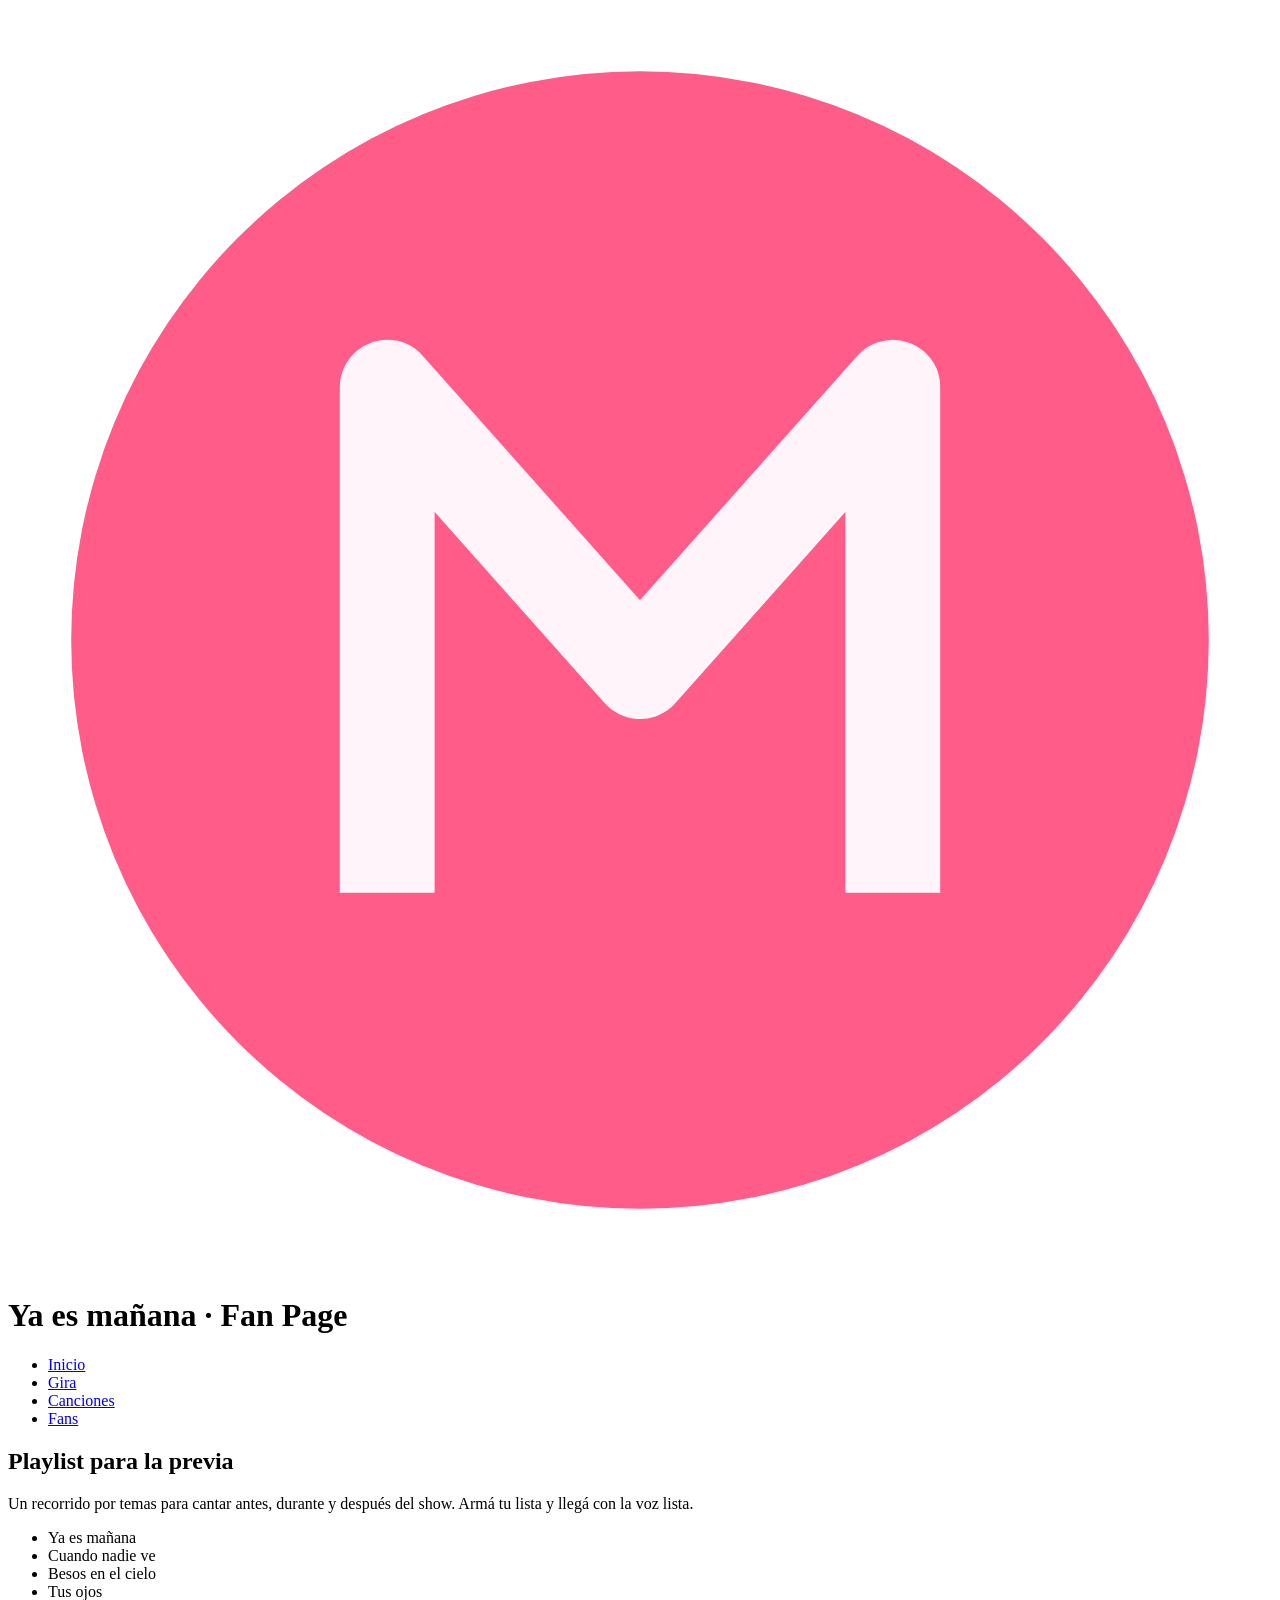
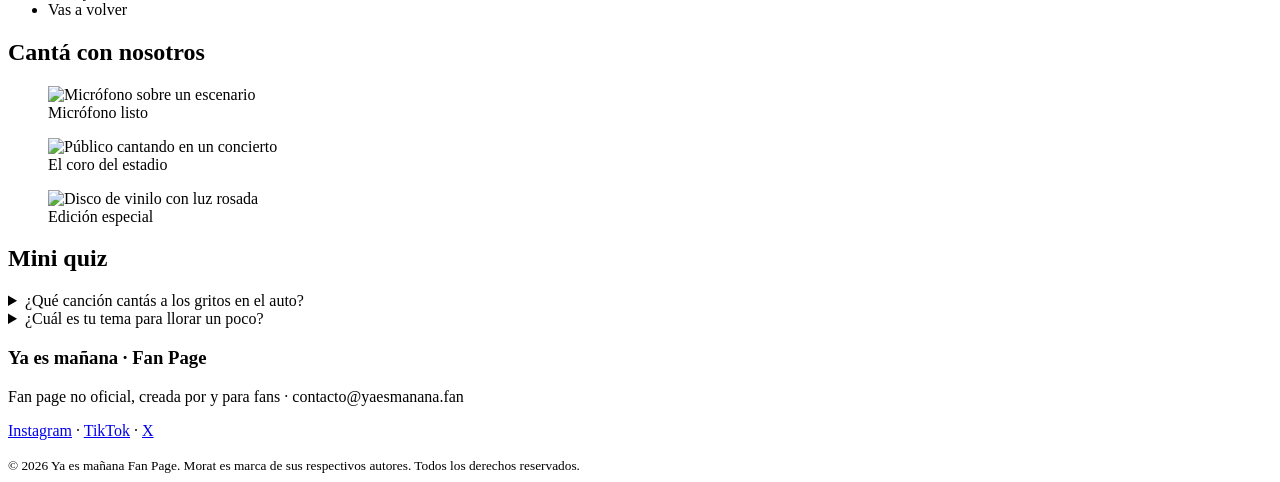
==== canciones.html @ 42b32e3f "lara" ====
<!DOCTYPE html>
<html lang="es">
<head>
  <meta charset="UTF-8">
  <meta name="viewport" content="width=device-width, initial-scale=1.0">
  <title>Ya es mañana | Canciones</title>
  <link rel="stylesheet" href="styles.css">
</head>
<body>

  <header class="encabezado">
    <div class="marca">
      <svg class="logo" viewBox="0 0 40 40" aria-hidden="true">
        <circle cx="20" cy="20" r="18" fill="#FF5C8A"/>
        <path d="M12 28V12l8 9 8-9v16" fill="none" stroke="#FFF4FA" stroke-width="3" stroke-linejoin="round"/>
      </svg>
      <h1>Ya es mañana · Fan Page</h1>
    </div>
  </header>

  <nav class="navegacion">
    <ul class="botonera">
      <li><a href="index.html">Inicio</a></li>
      <li><a href="gira.html">Gira</a></li>
      <li><a href="canciones.html" class="activo" aria-current="page">Canciones</a></li>
      <li><a href="fans.html">Fans</a></li>
    </ul>
  </nav>

  <main>
    <h2>Playlist para la previa</h2>
    <p>Un recorrido por temas para cantar antes, durante y después del show. Armá tu lista y llegá con la voz lista.</p>
    <ul class="canciones">
      <li>Ya es mañana</li>
      <li>Cuando nadie ve</li>
      <li>Besos en el cielo</li>
      <li>Tus ojos</li>
      <li>Vas a volver</li>
    </ul>

    <h2>Cantá con nosotros</h2>
    <section class="galeria">
      <figure>
        <img src="https://picsum.photos/seed/microfono/400/300" alt="Micrófono sobre un escenario">
        <figcaption>Micrófono listo</figcaption>
      </figure>
      <figure>
        <img src="https://picsum.photos/seed/publico-cantando/400/300" alt="Público cantando en un concierto">
        <figcaption>El coro del estadio</figcaption>
      </figure>
      <figure>
        <img src="https://picsum.photos/seed/vinilo-rosa/400/300" alt="Disco de vinilo con luz rosada">
        <figcaption>Edición especial</figcaption>
      </figure>
    </section>

    <h2>Mini quiz</h2>
    <details>
      <summary>¿Qué canción cantás a los gritos en el auto?</summary>
      <p>Anotala y compartila en la sección Fans.</p>
    </details>
    <details>
      <summary>¿Cuál es tu tema para llorar un poco?</summary>
      <p>Sin vergüenza. Todos tenemos uno.</p>
    </details>
  </main>

  <footer class="pie">
    <h3>Ya es mañana · Fan Page</h3>
    <p>Fan page no oficial, creada por y para fans · contacto@yaesmanana.fan</p>
    <p>
      <a href="https://instagram.com/yaesmanana.fan" target="_blank">Instagram</a> ·
      <a href="https://tiktok.com/@yaesmanana.fan" target="_blank">TikTok</a> ·
      <a href="https://x.com/yaesmanana_fan" target="_blank">X</a>
    </p>
    <small>© 2026 Ya es mañana Fan Page. Morat es marca de sus respectivos autores. Todos los derechos reservados.</small>
  </footer>

</body>
</html>
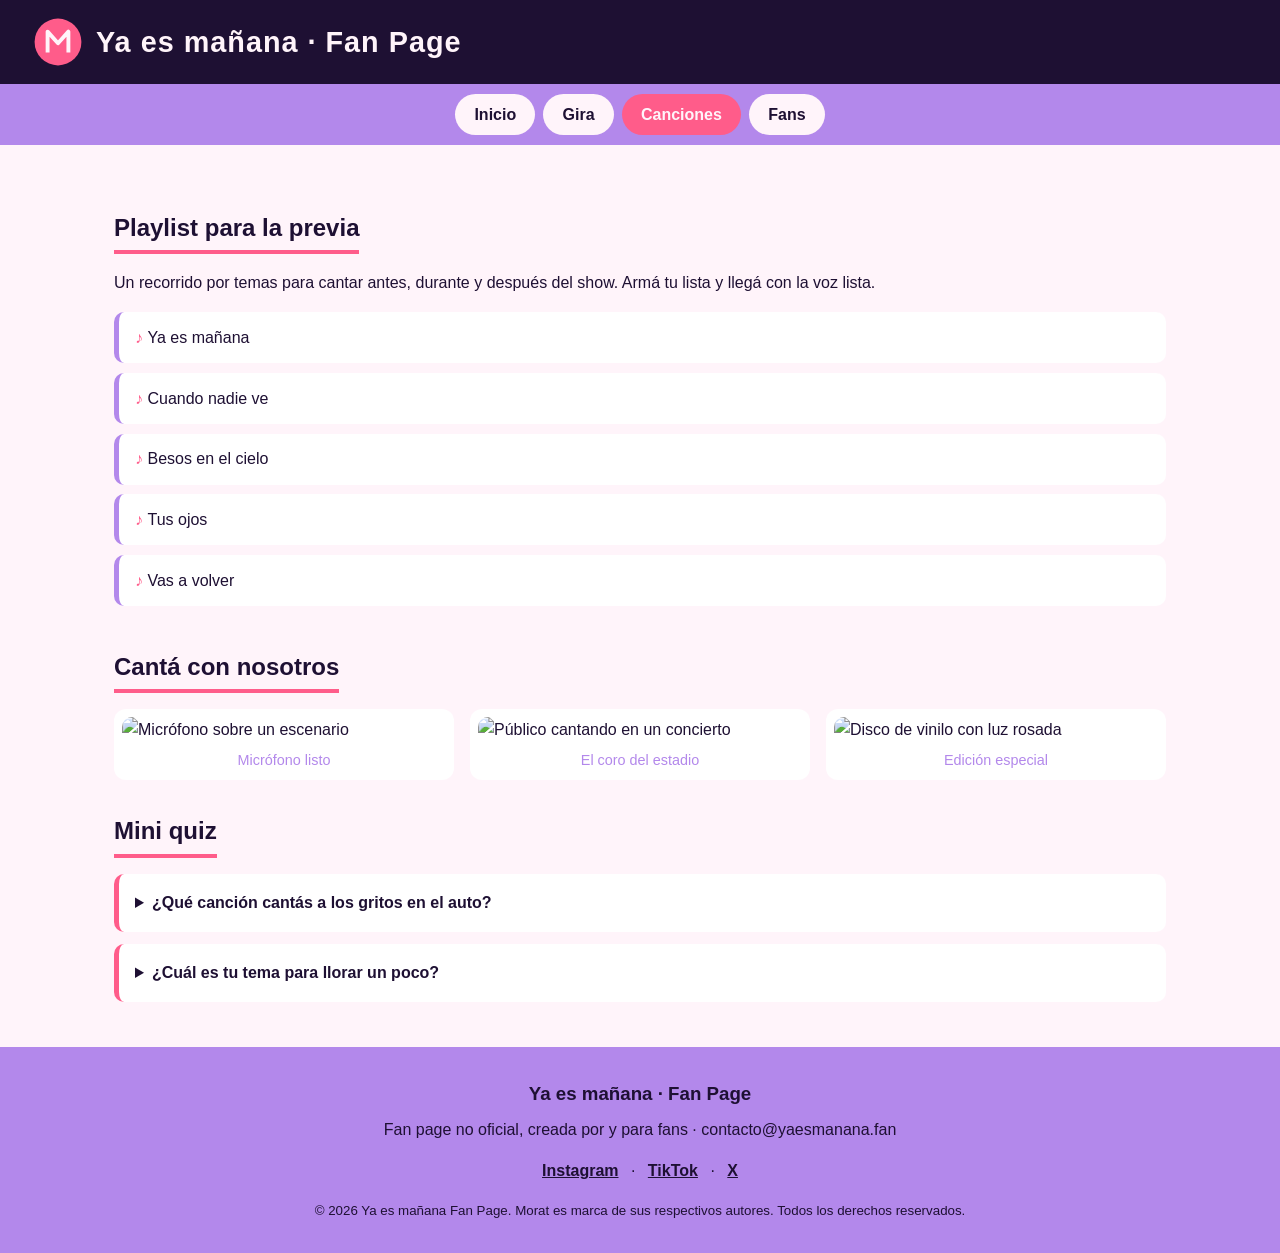
==== commit 5c71a325: "1" ====
--- a/canciones.html
+++ b/canciones.html
@@ -4,7 +4,7 @@
   <meta charset="UTF-8">
   <meta name="viewport" content="width=device-width, initial-scale=1.0">
   <title>Ya es mañana | Canciones</title>
-  <link rel="stylesheet" href="styles.css">
+ <link rel="stylesheet" href="style.css">
 </head>
 <body>
 
--- a/style.css
+++ b/style.css
@@ -0,0 +1,189 @@
+/* Paleta: 4 colores usados en todo el sitio */
+:root {
+  --noche: #1E1033;   /* textos, títulos y fondos oscuros */
+  --rosa: #FF5C8A;    /* elementos destacados, logo y acentos */
+  --lila: #B388EB;    /* botones y barra de navegación */
+  --cielo: #FFF4FA;   /* fondo general */
+  --fuente: "Trebuchet MS", Verdana, sans-serif;
+}
+
+* { box-sizing: border-box; margin: 0; padding: 0; }
+
+body {
+  font-family: var(--fuente);
+  background: var(--cielo);
+  color: var(--noche);
+  line-height: 1.6;
+}
+
+/* Encabezado */
+.encabezado {
+  background: var(--noche);
+  color: var(--cielo);
+  padding: 1rem 2rem;
+}
+.marca { display: flex; align-items: center; gap: 0.75rem; }
+.marca h1 { font-size: 1.8rem; color: var(--cielo); letter-spacing: 1px; }
+.logo { width: 52px; height: 52px; }
+
+/* Barra de navegación */
+.navegacion { background: var(--lila); padding: 0.6rem 1rem; }
+.botonera {
+  list-style: none;
+  display: flex;
+  flex-wrap: wrap;
+  justify-content: center;
+  gap: 0.5rem;
+}
+.botonera a, .boton {
+  display: inline-block;
+  background: var(--cielo);
+  color: var(--noche);
+  text-decoration: none;
+  padding: 0.5rem 1.2rem;
+  border-radius: 999px;
+  font-weight: bold;
+  transition: transform 0.2s, background 0.2s;
+}
+.botonera a:hover, .boton:hover {
+  background: var(--rosa);
+  color: var(--cielo);
+  transform: translateY(-2px);
+}
+.botonera a.activo { background: var(--rosa); color: var(--cielo); }
+
+/* Contenido */
+main { max-width: 1100px; margin: 0 auto; padding: 2rem 1.5rem; }
+h2 {
+  display: inline-block;
+  color: var(--noche);
+  border-bottom: 4px solid var(--rosa);
+  margin: 2rem 0 1rem;
+  padding-bottom: 0.2rem;
+}
+h3 { color: var(--lila); margin-bottom: 0.5rem; }
+p { margin-bottom: 1rem; }
+
+/* Hero */
+.hero {
+  background: var(--noche);
+  color: var(--cielo);
+  border-radius: 20px;
+  overflow: hidden;
+  display: grid;
+  grid-template-columns: 1fr 1fr;
+  align-items: center;
+}
+.hero img { width: 100%; height: 100%; object-fit: cover; min-height: 320px; }
+.hero div { padding: 2rem; }
+.hero h2 { color: var(--rosa); border: none; margin-top: 0; font-size: 2rem; }
+.hero p { color: var(--cielo); }
+
+/* Tarjetas */
+.tarjetas {
+  display: grid;
+  grid-template-columns: repeat(auto-fit, minmax(240px, 1fr));
+  gap: 1.5rem;
+}
+.tarjeta {
+  background: #fff;
+  border-radius: 16px;
+  overflow: hidden;
+  box-shadow: 0 6px 14px rgba(30, 16, 51, 0.15);
+  padding-bottom: 1rem;
+}
+.tarjeta img { width: 100%; height: 180px; object-fit: cover; }
+.tarjeta h3, .tarjeta p { padding: 0 1rem; }
+.tarjeta h3 { padding-top: 0.8rem; }
+
+/* Frase destacada */
+.cita {
+  border-left: 6px solid var(--rosa);
+  padding: 1rem 1.5rem;
+  margin: 2rem 0;
+  font-style: italic;
+  font-size: 1.2rem;
+  background: var(--lila);
+  color: var(--cielo);
+  border-radius: 0 16px 16px 0;
+}
+
+/* Botones */
+.boton { border: none; cursor: pointer; background: var(--rosa); color: var(--cielo); font-size: 1rem; }
+.boton:hover { background: var(--noche); }
+
+/* Tabla de fechas */
+table { width: 100%; border-collapse: collapse; background: #fff; border-radius: 12px; overflow: hidden; }
+th, td { padding: 0.8rem; text-align: left; border-bottom: 1px solid #eadcf5; }
+th { background: var(--lila); color: var(--cielo); }
+td.destacado { color: var(--rosa); font-weight: bold; }
+
+/* Desplegables (preguntas frecuentes) */
+details {
+  background: #fff;
+  padding: 1rem;
+  border-radius: 10px;
+  margin-bottom: 0.8rem;
+  border-left: 5px solid var(--rosa);
+}
+summary { cursor: pointer; font-weight: bold; color: var(--noche); }
+
+/* Figuras y galería */
+figure { background: #fff; padding: 0.5rem; border-radius: 12px; }
+figure img { width: 100%; border-radius: 10px; }
+figcaption { text-align: center; font-size: 0.9rem; color: var(--lila); margin-top: 0.4rem; }
+
+/* Video */
+video { width: 100%; border-radius: 16px; border: 4px solid var(--rosa); }
+
+.galeria {
+  display: grid;
+  grid-template-columns: repeat(auto-fit, minmax(200px, 1fr));
+  gap: 1rem;
+}
+
+/* Lista de canciones */
+.canciones li {
+  background: #fff;
+  list-style: none;
+  padding: 0.8rem 1rem;
+  margin-bottom: 0.6rem;
+  border-radius: 10px;
+  border-left: 5px solid var(--lila);
+}
+.canciones li::before { content: "♪ "; color: var(--rosa); font-weight: bold; }
+
+/* Formulario */
+.formulario {
+  background: #fff;
+  padding: 2rem;
+  border-radius: 16px;
+  display: grid;
+  gap: 1rem;
+  max-width: 600px;
+}
+.formulario label { font-weight: bold; }
+.formulario input, .formulario select, .formulario textarea {
+  width: 100%;
+  padding: 0.6rem;
+  border: 2px solid var(--lila);
+  border-radius: 8px;
+  font-family: inherit;
+  background: var(--cielo);
+}
+
+/* Pie de página */
+.pie {
+  background: var(--lila);
+  color: var(--noche);
+  padding: 2rem;
+  text-align: center;
+}
+.pie h3 { color: var(--noche); }
+.pie a { color: var(--noche); font-weight: bold; margin: 0 0.5rem; }
+.pie a:hover { color: var(--cielo); }
+.pie small { display: block; margin-top: 1rem; }
+
+@media (max-width: 700px) {
+  .hero { grid-template-columns: 1fr; }
+}
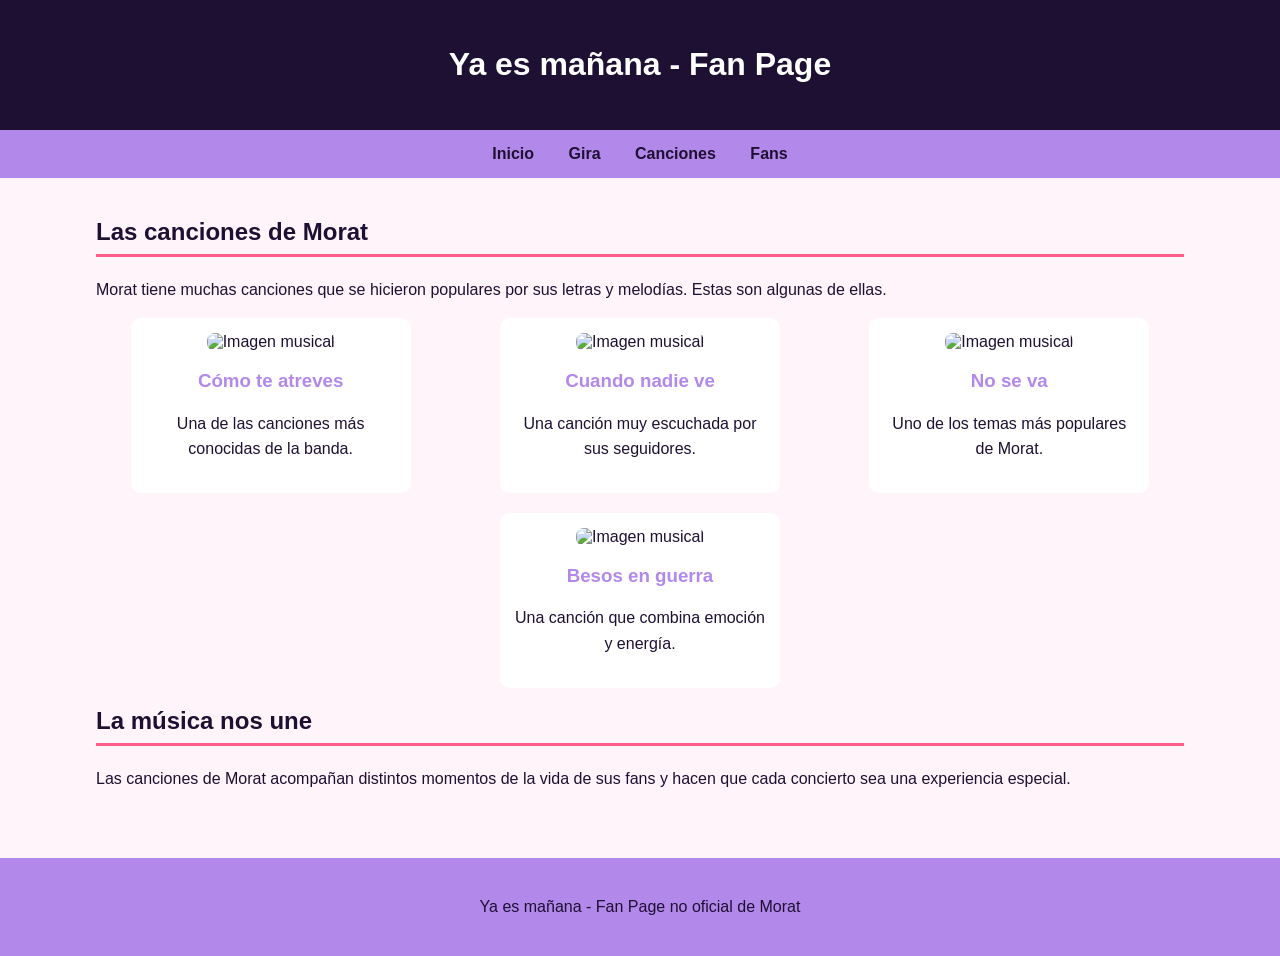
==== commit 2cd7e515: "1" ====
--- a/canciones.html
+++ b/canciones.html
@@ -1,80 +1,73 @@
 <!DOCTYPE html>
 <html lang="es">
 <head>
-  <meta charset="UTF-8">
-  <meta name="viewport" content="width=device-width, initial-scale=1.0">
-  <title>Ya es mañana | Canciones</title>
- <link rel="stylesheet" href="style.css">
+    <meta charset="UTF-8">
+    <title>Ya es mañana - Canciones</title>
+    <link rel="stylesheet" href="style.css">
 </head>
+
 <body>
 
-  <header class="encabezado">
-    <div class="marca">
-      <svg class="logo" viewBox="0 0 40 40" aria-hidden="true">
-        <circle cx="20" cy="20" r="18" fill="#FF5C8A"/>
-        <path d="M12 28V12l8 9 8-9v16" fill="none" stroke="#FFF4FA" stroke-width="3" stroke-linejoin="round"/>
-      </svg>
-      <h1>Ya es mañana · Fan Page</h1>
-    </div>
-  </header>
+    <header>
+        <h1>Ya es mañana - Fan Page</h1>
+    </header>
 
-  <nav class="navegacion">
-    <ul class="botonera">
-      <li><a href="index.html">Inicio</a></li>
-      <li><a href="gira.html">Gira</a></li>
-      <li><a href="canciones.html" class="activo" aria-current="page">Canciones</a></li>
-      <li><a href="fans.html">Fans</a></li>
-    </ul>
-  </nav>
+    <nav>
+        <a href="index.html">Inicio</a>
+        <a href="gira.html">Gira</a>
+        <a href="canciones.html">Canciones</a>
+        <a href="fans.html">Fans</a>
+    </nav>
 
-  <main>
-    <h2>Playlist para la previa</h2>
-    <p>Un recorrido por temas para cantar antes, durante y después del show. Armá tu lista y llegá con la voz lista.</p>
-    <ul class="canciones">
-      <li>Ya es mañana</li>
-      <li>Cuando nadie ve</li>
-      <li>Besos en el cielo</li>
-      <li>Tus ojos</li>
-      <li>Vas a volver</li>
-    </ul>
+    <main>
+        <h2>Las canciones de Morat</h2>
 
-    <h2>Cantá con nosotros</h2>
-    <section class="galeria">
-      <figure>
-        <img src="https://picsum.photos/seed/microfono/400/300" alt="Micrófono sobre un escenario">
-        <figcaption>Micrófono listo</figcaption>
-      </figure>
-      <figure>
-        <img src="https://picsum.photos/seed/publico-cantando/400/300" alt="Público cantando en un concierto">
-        <figcaption>El coro del estadio</figcaption>
-      </figure>
-      <figure>
-        <img src="https://picsum.photos/seed/vinilo-rosa/400/300" alt="Disco de vinilo con luz rosada">
-        <figcaption>Edición especial</figcaption>
-      </figure>
-    </section>
+        <p>
+            Morat tiene muchas canciones que se hicieron populares
+            por sus letras y melodías. Estas son algunas de ellas.
+        </p>
 
-    <h2>Mini quiz</h2>
-    <details>
-      <summary>¿Qué canción cantás a los gritos en el auto?</summary>
-      <p>Anotala y compartila en la sección Fans.</p>
-    </details>
-    <details>
-      <summary>¿Cuál es tu tema para llorar un poco?</summary>
-      <p>Sin vergüenza. Todos tenemos uno.</p>
-    </details>
-  </main>
+        <section class="tarjetas">
 
-  <footer class="pie">
-    <h3>Ya es mañana · Fan Page</h3>
-    <p>Fan page no oficial, creada por y para fans · contacto@yaesmanana.fan</p>
-    <p>
-      <a href="https://instagram.com/yaesmanana.fan" target="_blank">Instagram</a> ·
-      <a href="https://tiktok.com/@yaesmanana.fan" target="_blank">TikTok</a> ·
-      <a href="https://x.com/yaesmanana_fan" target="_blank">X</a>
-    </p>
-    <small>© 2026 Ya es mañana Fan Page. Morat es marca de sus respectivos autores. Todos los derechos reservados.</small>
-  </footer>
+            <article>
+                <img src="https://picsum.photos/seed/cancion1/400/250" alt="Imagen musical">
+                <h3>Cómo te atreves</h3>
+                <p>Una de las canciones más conocidas de la banda.</p>
+            </article>
+
+            <article>
+                <img src="https://picsum.photos/seed/cancion2/400/250" alt="Imagen musical">
+                <h3>Cuando nadie ve</h3>
+                <p>Una canción muy escuchada por sus seguidores.</p>
+            </article>
+
+            <article>
+                <img src="https://picsum.photos/seed/cancion3/400/250" alt="Imagen musical">
+                <h3>No se va</h3>
+                <p>Uno de los temas más populares de Morat.</p>
+            </article>
+
+            <article>
+                <img src="https://picsum.photos/seed/cancion4/400/250" alt="Imagen musical">
+                <h3>Besos en guerra</h3>
+                <p>Una canción que combina emoción y energía.</p>
+            </article>
+
+        </section>
+
+        <h2>La música nos une</h2>
+
+        <p>
+            Las canciones de Morat acompañan distintos momentos
+            de la vida de sus fans y hacen que cada concierto
+            sea una experiencia especial.
+        </p>
+
+    </main>
+
+    <footer>
+        <p>Ya es mañana - Fan Page no oficial de Morat</p>
+    </footer>
 
 </body>
 </html>
--- a/style.css
+++ b/style.css
@@ -1,189 +1,117 @@
-/* Paleta: 4 colores usados en todo el sitio */
-:root {
-  --noche: #1E1033;   /* textos, títulos y fondos oscuros */
-  --rosa: #FF5C8A;    /* elementos destacados, logo y acentos */
-  --lila: #B388EB;    /* botones y barra de navegación */
-  --cielo: #FFF4FA;   /* fondo general */
-  --fuente: "Trebuchet MS", Verdana, sans-serif;
-}
-
-* { box-sizing: border-box; margin: 0; padding: 0; }
-
 body {
-  font-family: var(--fuente);
-  background: var(--cielo);
-  color: var(--noche);
-  line-height: 1.6;
+    background-color: #fff4fa;
+    color: #1e1033;
+    font-family: Arial, sans-serif;
+    margin: 0;
 }
 
 /* Encabezado */
-.encabezado {
-  background: var(--noche);
-  color: var(--cielo);
-  padding: 1rem 2rem;
+header {
+    background-color: #1e1033;
+    color: white;
+    text-align: center;
+    padding: 25px;
 }
-.marca { display: flex; align-items: center; gap: 0.75rem; }
-.marca h1 { font-size: 1.8rem; color: var(--cielo); letter-spacing: 1px; }
-.logo { width: 52px; height: 52px; }
 
-/* Barra de navegación */
-.navegacion { background: var(--lila); padding: 0.6rem 1rem; }
-.botonera {
-  list-style: none;
-  display: flex;
-  flex-wrap: wrap;
-  justify-content: center;
-  gap: 0.5rem;
+/* Menú */
+nav {
+    background-color: #b388eb;
+    text-align: center;
+    padding: 15px;
 }
-.botonera a, .boton {
-  display: inline-block;
-  background: var(--cielo);
-  color: var(--noche);
-  text-decoration: none;
-  padding: 0.5rem 1.2rem;
-  border-radius: 999px;
-  font-weight: bold;
-  transition: transform 0.2s, background 0.2s;
+
+nav a {
+    color: #1e1033;
+    text-decoration: none;
+    margin: 15px;
+    font-weight: bold;
 }
-.botonera a:hover, .boton:hover {
-  background: var(--rosa);
-  color: var(--cielo);
-  transform: translateY(-2px);
-}
-.botonera a.activo { background: var(--rosa); color: var(--cielo); }
 
 /* Contenido */
-main { max-width: 1100px; margin: 0 auto; padding: 2rem 1.5rem; }
+main {
+    width: 85%;
+    margin: auto;
+    padding: 20px;
+}
+
 h2 {
-  display: inline-block;
-  color: var(--noche);
-  border-bottom: 4px solid var(--rosa);
-  margin: 2rem 0 1rem;
-  padding-bottom: 0.2rem;
+    color: #1e1033;
+    border-bottom: 3px solid #ff5c8a;
+    padding-bottom: 8px;
 }
-h3 { color: var(--lila); margin-bottom: 0.5rem; }
-p { margin-bottom: 1rem; }
 
-/* Hero */
-.hero {
-  background: var(--noche);
-  color: var(--cielo);
-  border-radius: 20px;
-  overflow: hidden;
-  display: grid;
-  grid-template-columns: 1fr 1fr;
-  align-items: center;
+h3 {
+    color: #b388eb;
 }
-.hero img { width: 100%; height: 100%; object-fit: cover; min-height: 320px; }
-.hero div { padding: 2rem; }
-.hero h2 { color: var(--rosa); border: none; margin-top: 0; font-size: 2rem; }
-.hero p { color: var(--cielo); }
+
+p {
+    line-height: 1.6;
+}
+
+/* Imágenes */
+.principal {
+    width: 100%;
+    height: 300px;
+    object-fit: cover;
+    border-radius: 10px;
+}
 
 /* Tarjetas */
 .tarjetas {
-  display: grid;
-  grid-template-columns: repeat(auto-fit, minmax(240px, 1fr));
-  gap: 1.5rem;
-}
-.tarjeta {
-  background: #fff;
-  border-radius: 16px;
-  overflow: hidden;
-  box-shadow: 0 6px 14px rgba(30, 16, 51, 0.15);
-  padding-bottom: 1rem;
-}
-.tarjeta img { width: 100%; height: 180px; object-fit: cover; }
-.tarjeta h3, .tarjeta p { padding: 0 1rem; }
-.tarjeta h3 { padding-top: 0.8rem; }
-
-/* Frase destacada */
-.cita {
-  border-left: 6px solid var(--rosa);
-  padding: 1rem 1.5rem;
-  margin: 2rem 0;
-  font-style: italic;
-  font-size: 1.2rem;
-  background: var(--lila);
-  color: var(--cielo);
-  border-radius: 0 16px 16px 0;
+    display: flex;
+    justify-content: space-around;
+    flex-wrap: wrap;
+    gap: 20px;
 }
 
-/* Botones */
-.boton { border: none; cursor: pointer; background: var(--rosa); color: var(--cielo); font-size: 1rem; }
-.boton:hover { background: var(--noche); }
-
-/* Tabla de fechas */
-table { width: 100%; border-collapse: collapse; background: #fff; border-radius: 12px; overflow: hidden; }
-th, td { padding: 0.8rem; text-align: left; border-bottom: 1px solid #eadcf5; }
-th { background: var(--lila); color: var(--cielo); }
-td.destacado { color: var(--rosa); font-weight: bold; }
-
-/* Desplegables (preguntas frecuentes) */
-details {
-  background: #fff;
-  padding: 1rem;
-  border-radius: 10px;
-  margin-bottom: 0.8rem;
-  border-left: 5px solid var(--rosa);
-}
-summary { cursor: pointer; font-weight: bold; color: var(--noche); }
-
-/* Figuras y galería */
-figure { background: #fff; padding: 0.5rem; border-radius: 12px; }
-figure img { width: 100%; border-radius: 10px; }
-figcaption { text-align: center; font-size: 0.9rem; color: var(--lila); margin-top: 0.4rem; }
-
-/* Video */
-video { width: 100%; border-radius: 16px; border: 4px solid var(--rosa); }
-
-.galeria {
-  display: grid;
-  grid-template-columns: repeat(auto-fit, minmax(200px, 1fr));
-  gap: 1rem;
+article {
+    background-color: white;
+    width: 250px;
+    padding: 15px;
+    border-radius: 10px;
+    text-align: center;
 }
 
-/* Lista de canciones */
-.canciones li {
-  background: #fff;
-  list-style: none;
-  padding: 0.8rem 1rem;
-  margin-bottom: 0.6rem;
-  border-radius: 10px;
-  border-left: 5px solid var(--lila);
+article img {
+    width: 100%;
+    height: 150px;
+    object-fit: cover;
+    border-radius: 8px;
 }
-.canciones li::before { content: "♪ "; color: var(--rosa); font-weight: bold; }
 
-/* Formulario */
-.formulario {
-  background: #fff;
-  padding: 2rem;
-  border-radius: 16px;
-  display: grid;
-  gap: 1rem;
-  max-width: 600px;
+article a {
+    color: #ff5c8a;
+    font-weight: bold;
 }
-.formulario label { font-weight: bold; }
-.formulario input, .formulario select, .formulario textarea {
-  width: 100%;
-  padding: 0.6rem;
-  border: 2px solid var(--lila);
-  border-radius: 8px;
-  font-family: inherit;
-  background: var(--cielo);
+
+/* Tabla */
+table {
+    width: 100%;
+    background-color: white;
+    border-collapse: collapse;
+}
+
+th {
+    background-color: #b388eb;
+    color: white;
+}
+
+td, th {
+    padding: 15px;
+    border: 1px solid #dddddd;
+    text-align: center;
+}
+
+/* Lista */
+li {
+    margin: 10px;
 }
 
 /* Pie de página */
-.pie {
-  background: var(--lila);
-  color: var(--noche);
-  padding: 2rem;
-  text-align: center;
-}
-.pie h3 { color: var(--noche); }
-.pie a { color: var(--noche); font-weight: bold; margin: 0 0.5rem; }
-.pie a:hover { color: var(--cielo); }
-.pie small { display: block; margin-top: 1rem; }
-
-@media (max-width: 700px) {
-  .hero { grid-template-columns: 1fr; }
-}
+footer {
+    background-color: #b388eb;
+    color: #1e1033;
+    text-align: center;
+    padding: 20px;
+    margin-top: 30px;
+}
